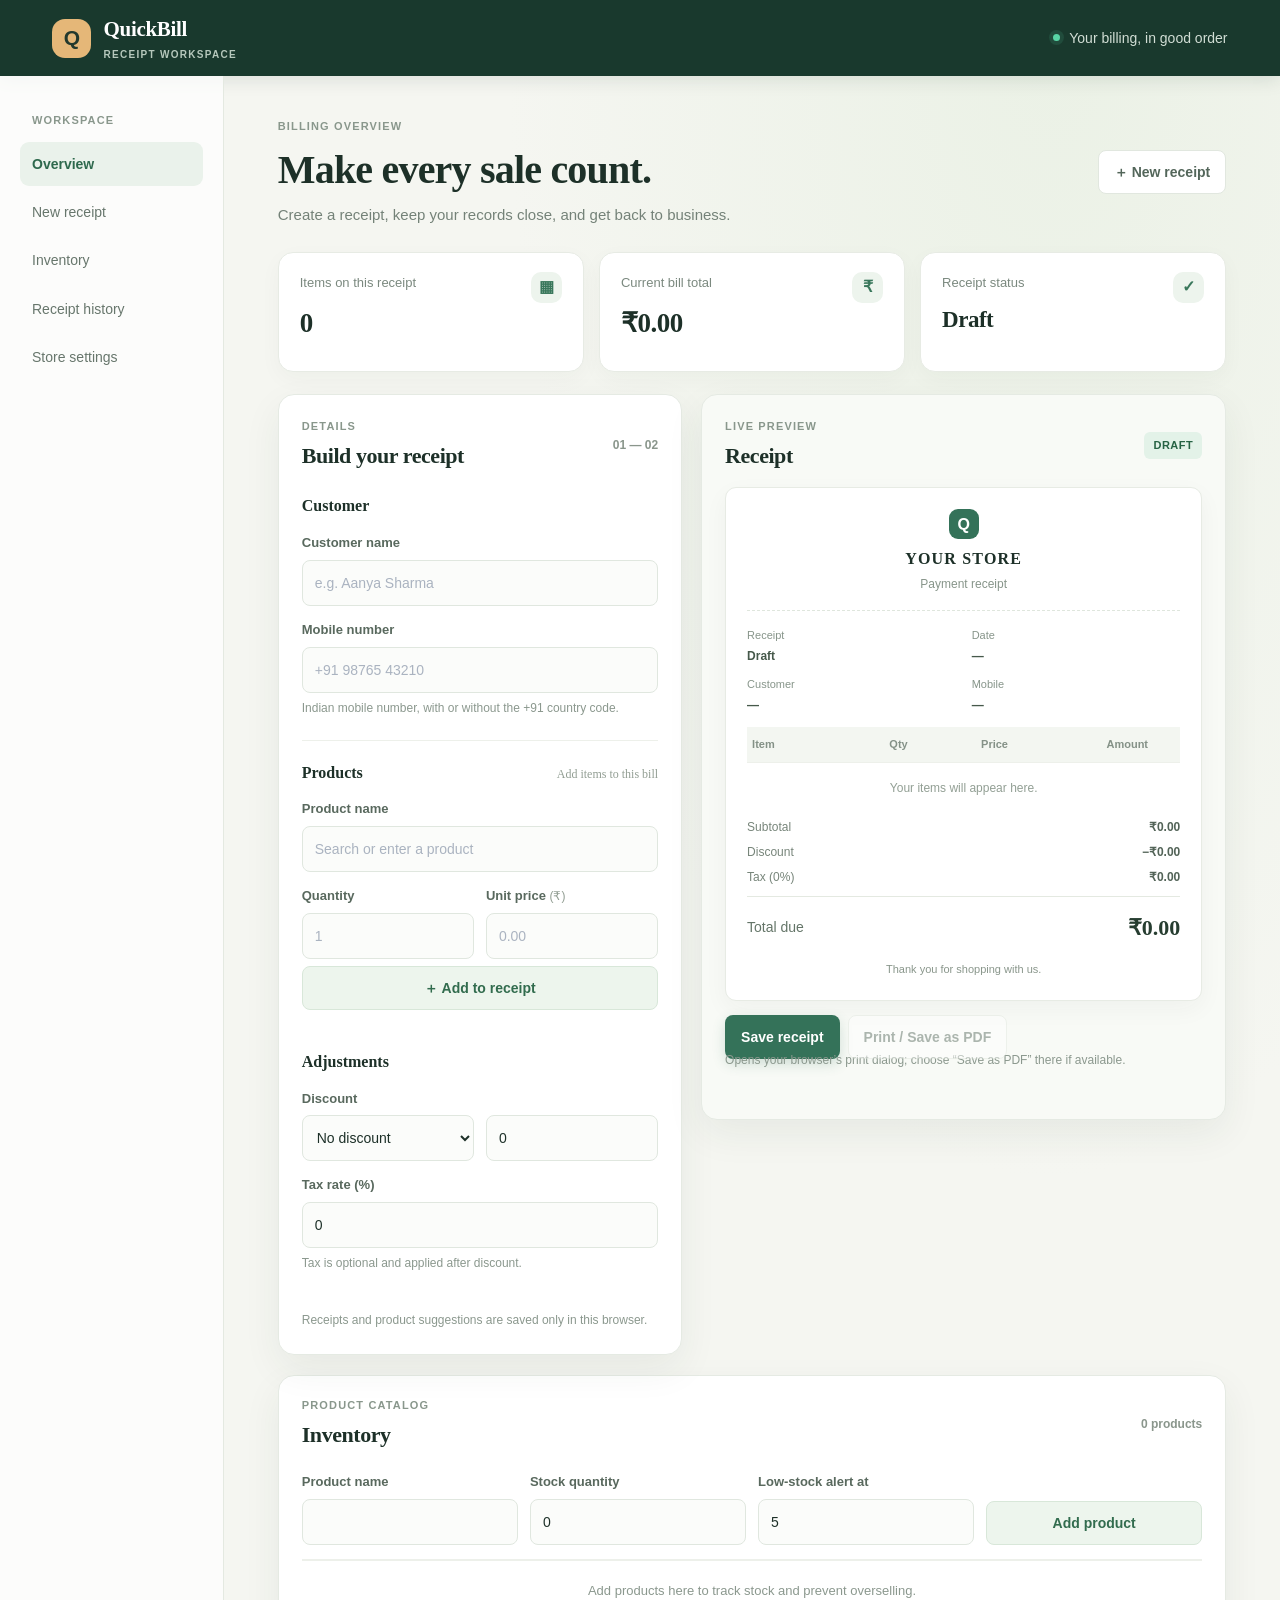
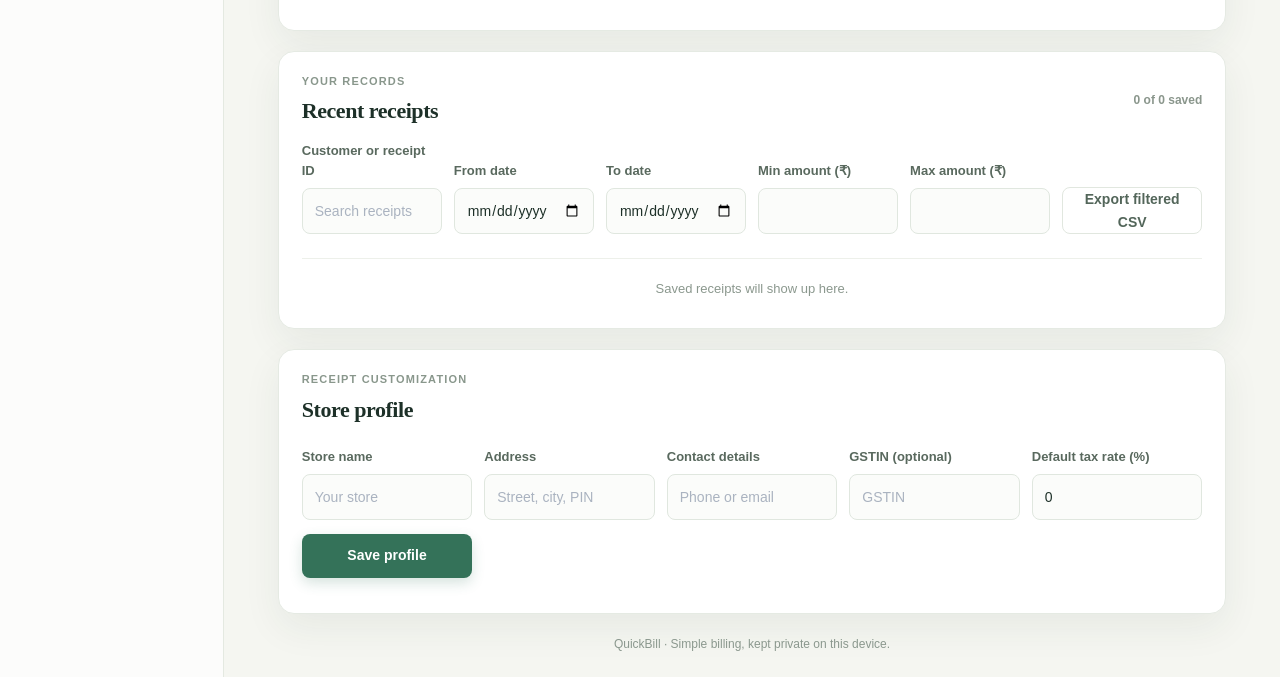
==== index.html @ 00d5a724 "Add QuickBill receipt generator" ====
<!DOCTYPE html>
<html lang="en">
<head>
    <meta charset="UTF-8">
    <meta name="viewport" content="width=device-width, initial-scale=1.0">
    <meta name="theme-color" content="#101b2e">
    <title>QuickBill — Receipt workspace</title>
    <link rel="stylesheet" href="style.css">
</head>
<body>
    <header class="topbar">
        <a class="brand" href="#dashboard" aria-label="QuickBill home">
            <span class="logo" aria-hidden="true">Q</span>
            <span><strong>QuickBill</strong><small>RECEIPT WORKSPACE</small></span>
        </a>
        <div class="topbar-note"><span class="online-dot"></span> Your billing, in good order</div>
    </header>

    <div class="dashboard" id="dashboard">
        <nav class="sidebar" aria-label="Main navigation">
            <p class="nav-label">WORKSPACE</p>
            <a class="active" href="#dashboard">Overview</a>
            <a href="#customer">New receipt</a>
            <a href="#inventory">Inventory</a>
            <a href="#history">Receipt history</a>
            <a href="#settings">Store settings</a>
        </nav>

        <main class="main-content">
            <section class="welcome" aria-labelledby="page-title">
                <div>
                    <p class="eyebrow">BILLING OVERVIEW</p>
                    <h1 id="page-title">Make every sale count.</h1>
                    <p class="welcome-copy">Create a receipt, keep your records close, and get back to business.</p>
                </div>
                <button id="newReceipt" class="button button-quiet" type="button">＋ New receipt</button>
            </section>

            <section class="stats" aria-label="Current receipt summary">
                <article class="stat-card">
                    <span class="stat-icon">▦</span><p>Items on this receipt</p>
                    <strong id="productCount">0</strong>
                </article>
                <article class="stat-card">
                    <span class="stat-icon">₹</span><p>Current bill total</p>
                    <strong id="dashboardTotal">₹0.00</strong>
                </article>
                <article class="stat-card">
                    <span class="stat-icon">✓</span><p>Receipt status</p>
                    <strong id="receiptStatus">Draft</strong>
                </article>
            </section>

            <div class="content-grid">
                <section class="panel editor-panel" id="customer" aria-labelledby="editor-title">
                    <div class="panel-heading">
                        <div><p class="eyebrow">DETAILS</p><h2 id="editor-title">Build your receipt</h2></div>
                        <span class="step-tag">01 — 02</span>
                    </div>

                    <div class="form-section">
                        <h3>Customer</h3>
                        <label for="customerName">Customer name</label>
                        <input type="text" id="customerName" name="customerName" autocomplete="name" maxlength="100" placeholder="e.g. Aanya Sharma">
                        <label for="phone">Mobile number</label>
                        <input type="tel" id="phone" name="phone" autocomplete="tel" inputmode="tel" maxlength="16" placeholder="+91 98765 43210" aria-describedby="phoneHint">
                        <small class="field-hint" id="phoneHint">Indian mobile number, with or without the +91 country code.</small>
                    </div>

                    <div class="form-section product-form">
                        <h3>Products <span class="subtle">Add items to this bill</span></h3>
                        <label for="productName">Product name</label>
                        <input type="text" id="productName" list="productCatalog" maxlength="100" placeholder="Search or enter a product">
                        <datalist id="productCatalog"></datalist>
                        <div class="input-row">
                            <div>
                                <label for="quantity">Quantity</label>
                                <input type="number" id="quantity" min="1" max="1000000" step="1" inputmode="numeric" placeholder="1">
                            </div>
                            <div>
                                <label for="price">Unit price <span class="subtle">(₹)</span></label>
                                <input type="number" id="price" min="0.01" step="0.01" inputmode="decimal" placeholder="0.00">
                            </div>
                        </div>
                        <button id="addItem" class="button button-secondary full-width" type="button">＋ Add to receipt</button>
                    </div>
                    <div class="form-section">
                        <h3>Adjustments</h3>
                        <label for="discountType">Discount</label>
                        <div class="input-row">
                            <select id="discountType" aria-label="Discount type">
                                <option value="none">No discount</option>
                                <option value="percent">Percentage (%)</option>
                                <option value="fixed">Fixed amount (₹)</option>
                            </select>
                            <input type="number" id="discountValue" min="0" step="0.01" value="0" aria-label="Discount value">
                        </div>
                        <label for="taxRate">Tax rate (%)</label>
                        <input type="number" id="taxRate" min="0" max="100" step="0.01" value="0" aria-describedby="taxHint">
                        <small class="field-hint" id="taxHint">Tax is optional and applied after discount.</small>
                    </div>
                    <p class="privacy-note">Receipts and product suggestions are saved only in this browser.</p>
                </section>

                <section class="panel preview-panel" id="receipt" aria-labelledby="preview-title">
                    <div class="panel-heading preview-title">
                        <div><p class="eyebrow">LIVE PREVIEW</p><h2 id="preview-title">Receipt</h2></div>
                        <span class="receipt-badge" id="receiptBadge">DRAFT</span>
                    </div>
                    <article class="receipt-paper" id="receiptPaper" aria-label="Receipt preview">
                        <div class="store-heading">
                            <span class="store-mark" aria-hidden="true">Q</span>
                            <h2 id="displayStoreName">YOUR STORE</h2>
                            <p id="displayStoreAddress"></p>
                            <p id="displayStoreContact"></p>
                            <p id="displayStoreGstin"></p>
                            <p>Payment receipt</p>
                        </div>
                        <div class="receipt-meta">
                            <p><span>Receipt</span><strong id="receiptNumber">Draft</strong></p>
                            <p><span>Date</span><strong id="receiptDate">—</strong></p>
                            <p><span>Customer</span><strong id="displayName">—</strong></p>
                            <p><span>Mobile</span><strong id="displayPhone">—</strong></p>
                        </div>
                        <div class="table-wrap">
                            <table>
                                <thead><tr><th scope="col">Item</th><th scope="col">Qty</th><th scope="col">Price</th><th scope="col">Amount</th><th class="screen-only" scope="col"><span class="visually-hidden">Actions</span></th></tr></thead>
                                <tbody id="receiptItems"></tbody>
                            </table>
                        </div>
                        <div class="empty-state" id="emptyItems">Your items will appear here.</div>
                        <div class="receipt-totals">
                            <p><span>Subtotal</span><strong id="subtotal">₹0.00</strong></p>
                            <p><span>Discount</span><strong id="discountAmount">−₹0.00</strong></p>
                            <p><span id="taxLabel">Tax (0%)</span><strong id="taxAmount">₹0.00</strong></p>
                            <div class="total-area"><span>Total due</span><strong id="grandTotal">₹0.00</strong></div>
                        </div>
                        <p class="thank-you">Thank you for shopping with us.</p>
                    </article>
                    <div class="receipt-actions">
                        <button id="generateReceipt" class="button button-primary" type="button">Save receipt</button>
                        <button id="printReceipt" class="button button-quiet" type="button" disabled>Print / Save as PDF</button>
                    </div>
                    <p class="field-hint">Opens your browser’s print dialog; choose “Save as PDF” there if available.</p>
                    <p class="feedback" id="feedback" role="status" aria-live="polite"></p>
                </section>
            </div>

            <section class="panel inventory-panel" id="inventory" aria-labelledby="inventory-title">
                <div class="panel-heading">
                    <div><p class="eyebrow">PRODUCT CATALOG</p><h2 id="inventory-title">Inventory</h2></div>
                    <span class="history-count" id="inventoryCount">0 products</span>
                </div>
                <form id="inventoryForm" class="inventory-form">
                    <div><label for="inventoryName">Product name</label><input id="inventoryName" maxlength="100" required></div>
                    <div><label for="inventoryStock">Stock quantity</label><input id="inventoryStock" type="number" min="0" max="1000000" step="1" value="0" required></div>
                    <div><label for="inventoryLowStock">Low-stock alert at</label><input id="inventoryLowStock" type="number" min="0" max="1000000" step="1" value="5" required></div>
                    <button class="button button-secondary" type="submit">Add product</button>
                </form>
                <div id="inventoryList" class="inventory-list"></div>
                <p id="inventoryEmpty" class="history-empty">Add products here to track stock and prevent overselling.</p>
            </section>

            <section class="panel history-panel" id="history" aria-labelledby="history-title">
                <div class="panel-heading">
                    <div><p class="eyebrow">YOUR RECORDS</p><h2 id="history-title">Recent receipts</h2></div>
                    <span class="history-count" id="historyCount">0 saved</span>
                </div>
                <div class="history-filters">
                    <div><label for="historySearch">Customer or receipt ID</label><input id="historySearch" type="search" placeholder="Search receipts"></div>
                    <div><label for="historyFrom">From date</label><input id="historyFrom" type="date"></div>
                    <div><label for="historyTo">To date</label><input id="historyTo" type="date"></div>
                    <div><label for="historyMin">Min amount (₹)</label><input id="historyMin" type="number" min="0" step="0.01"></div>
                    <div><label for="historyMax">Max amount (₹)</label><input id="historyMax" type="number" min="0" step="0.01"></div>
                    <button id="exportCsv" class="button button-quiet" type="button">Export filtered CSV</button>
                </div>
                <div class="history-list" id="receiptHistory"></div>
                <p class="history-empty" id="historyEmpty">Saved receipts will show up here.</p>
            </section>

            <section class="panel settings-panel" id="settings" aria-labelledby="settings-title">
                <div class="panel-heading">
                    <div><p class="eyebrow">RECEIPT CUSTOMIZATION</p><h2 id="settings-title">Store profile</h2></div>
                </div>
                <form id="settingsForm" class="settings-form">
                    <div><label for="storeName">Store name</label><input id="storeName" maxlength="100" placeholder="Your store"></div>
                    <div><label for="storeAddress">Address</label><input id="storeAddress" maxlength="200" placeholder="Street, city, PIN"></div>
                    <div><label for="storeContact">Contact details</label><input id="storeContact" maxlength="100" placeholder="Phone or email"></div>
                    <div><label for="storeGstin">GSTIN (optional)</label><input id="storeGstin" maxlength="15" placeholder="GSTIN"></div>
                    <div><label for="defaultTaxRate">Default tax rate (%)</label><input id="defaultTaxRate" type="number" min="0" max="100" step="0.01" value="0"></div>
                    <button class="button button-primary" type="submit">Save profile</button>
                </form>
            </section>

            <footer>QuickBill · Simple billing, kept private on this device.</footer>
        </main>
    </div>
    <script src="script.js"></script>
</body>
</html>
---- style.css ----
:root {
    color-scheme: light;
    --ink: #1d3028;
    --muted: #748278;
    --line: #e5eae4;
    --paper: #ffffff;
    --canvas: #f5f6f1;
    --blue: #347259;
    --blue-dark: #285a45;
    --mint: #e3f2e8;
    --green: #276344;
    --shadow: 0 14px 38px rgba(35, 57, 43, .065);
}

* { box-sizing: border-box; }

html { scroll-behavior: smooth; }

body {
    margin: 0;
    background: var(--canvas);
    color: var(--ink);
    font-family: 'DM Sans', 'Segoe UI', sans-serif;
    font-size: 14px;
    line-height: 1.5;
}

button, input, select { font: inherit; }
button { cursor: pointer; }

:focus-visible {
    outline: 3px solid rgba(65, 105, 225, .55);
    outline-offset: 3px;
}

.topbar {
    height: 76px;
    padding: 0 4.1%;
    background: #101b2e;
    color: #fff;
    display: flex;
    align-items: center;
    justify-content: space-between;
}

.brand {
    display: inline-flex;
    align-items: center;
    gap: 12px;
    color: inherit;
    text-decoration: none;
}

.logo, .store-mark {
    display: grid;
    place-items: center;
    width: 39px;
    height: 39px;
    border-radius: 12px;
    background: #7394ff;
    color: white;
    font-family: 'Manrope', sans-serif;
    font-size: 21px;
    font-weight: 800;
}

.brand strong, .brand small { display: block; }
.brand strong { font-family: 'Manrope', sans-serif; font-size: 17px; letter-spacing: -.3px; }
.brand small { color: #9cabc0; font-size: 9px; font-weight: 700; letter-spacing: 1.3px; }

.topbar-note { display: flex; align-items: center; gap: 9px; color: #c4cfdf; font-size: 12px; }
.online-dot { width: 7px; height: 7px; border-radius: 50%; background: #58d5a5; box-shadow: 0 0 0 4px rgba(88, 213, 165, .12); }

.dashboard { display: flex; min-height: calc(100vh - 76px); }

.sidebar {
    width: 224px;
    flex: 0 0 224px;
    padding: 36px 20px;
    background: #fff;
    border-right: 1px solid var(--line);
}

.nav-label, .eyebrow {
    margin: 0 0 9px;
    color: #95a1b3;
    font-size: 10px;
    font-weight: 700;
    letter-spacing: 1.15px;
}

.sidebar .nav-label { padding: 0 12px; margin-bottom: 12px; }
.sidebar a {
    display: block;
    margin: 4px 0;
    padding: 11px 12px;
    border-radius: 8px;
    color: #6b778b;
    font-size: 13px;
    font-weight: 500;
    text-decoration: none;
    transition: background .15s, color .15s;
}

.sidebar a:hover, .sidebar a.active { background: #eff3ff; color: #3659c5; }
.sidebar a.active { font-weight: 700; }

.main-content { width: min(1350px, 100%); min-width: 0; margin: 0 auto; padding: 38px 4.2% 20px; }
.welcome { display: flex; align-items: center; justify-content: space-between; gap: 20px; margin-bottom: 25px; }
h1, h2, h3, p { margin-top: 0; }
h1, h2, h3 { font-family: 'Manrope', 'Segoe UI', sans-serif; }
.welcome h1 { margin: 0; font-size: clamp(24px, 3vw, 32px); line-height: 1.25; letter-spacing: -1.1px; }
.welcome-copy { margin: 8px 0 0; color: var(--muted); font-size: 13px; }

.stats { display: grid; grid-template-columns: repeat(3, 1fr); gap: 15px; margin-bottom: 22px; }
.stat-card {
    position: relative;
    min-height: 111px;
    padding: 19px 21px 16px;
    background: var(--paper);
    border: 1px solid var(--line);
    border-radius: 11px;
    box-shadow: 0 4px 14px rgba(27, 46, 77, .025);
}

.stat-icon {
    float: right;
    display: grid;
    place-items: center;
    width: 31px;
    height: 31px;
    border-radius: 9px;
    background: #edf2ff;
    color: var(--blue);
    font-weight: 700;
}

.stat-card p { margin: 1px 0 9px; color: var(--muted); font-size: 12px; }
.stat-card strong { display: block; font-family: 'Manrope', sans-serif; font-size: 23px; letter-spacing: -.5px; }
#receiptStatus { font-size: 20px; }

.content-grid { display: grid; grid-template-columns: minmax(290px, .87fr) minmax(440px, 1.13fr); align-items: start; gap: 19px; }
.panel { background: var(--paper); border: 1px solid var(--line); border-radius: 12px; box-shadow: var(--shadow); }
.editor-panel, .preview-panel { padding: 23px; }
.panel-heading { display: flex; align-items: center; justify-content: space-between; gap: 12px; margin-bottom: 20px; }
.panel-heading .eyebrow { margin-bottom: 3px; }
.panel-heading h2 { margin: 0; font-size: 18px; letter-spacing: -.45px; }
.step-tag, .history-count { color: #9aa5b5; font-size: 11px; font-weight: 600; }

.form-section { padding: 0 0 20px; border-bottom: 1px solid #edf0f4; }
.form-section + .form-section { padding-top: 19px; border: 0; }
.form-section h3 { display: flex; align-items: baseline; justify-content: space-between; margin: 0 0 14px; font-size: 13px; }
.subtle { color: #a0a9b7; font-size: 10px; font-weight: 500; }
label { display: block; margin: 0 0 6px; color: #526078; font-size: 11px; font-weight: 700; }
input {
    width: 100%;
    height: 42px;
    margin: 0 0 14px;
    padding: 0 12px;
    border: 1px solid #e1e6ed;
    border-radius: 7px;
    background: #fbfcfe;
    color: var(--ink);
    font-size: 12px;
    transition: border-color .15s, box-shadow .15s, background .15s;
}
select {
    width: 100%;
    height: 42px;
    margin: 0 0 14px;
    padding: 0 10px;
    border: 1px solid #e1e6ed;
    border-radius: 7px;
    background: #fbfcfe;
    color: var(--ink);
    font-size: 12px;
}

input::placeholder { color: #aab3c0; }
input:focus { border-color: #87a0f4; background: #fff; box-shadow: 0 0 0 3px rgba(65, 105, 225, .09); outline: none; }
.field-hint { display: block; margin: -8px 0 2px; color: #929eaf; font-size: 10px; }
.input-row { display: grid; grid-template-columns: 1fr 1fr; gap: 12px; }
.input-row input { margin-bottom: 7px; }
.privacy-note { margin: 16px 0 0; color: #9aa5b5; font-size: 10px; }

.button { min-height: 39px; padding: 0 15px; border: 1px solid transparent; border-radius: 7px; font-size: 12px; font-weight: 700; transition: background .15s, transform .15s, border-color .15s; }
.button:hover:not(:disabled) { transform: translateY(-1px); }
.button:disabled { cursor: not-allowed; opacity: .46; }
.button-primary { background: var(--blue); color: #fff; box-shadow: 0 4px 10px rgba(65, 105, 225, .2); }
.button-primary:hover:not(:disabled) { background: var(--blue-dark); }
.button-secondary { border-color: #dbe3ff; background: #f1f4ff; color: #395dc8; }
.button-secondary:hover { background: #e6ecff; }
.button-quiet { border-color: #e1e6ed; background: #fff; color: #59677d; }
.button-quiet:hover:not(:disabled) { background: #f7f9fc; }
.full-width { width: 100%; }

.preview-panel { background: #fdfdfe; }
.preview-title { margin-bottom: 14px; }
.receipt-badge { padding: 5px 9px; border-radius: 5px; background: var(--mint); color: var(--green); font-size: 9px; font-weight: 800; letter-spacing: .5px; }
.receipt-paper { padding: 21px; border: 1px solid #e9edf2; border-radius: 9px; background: #fff; box-shadow: 0 5px 20px rgba(29, 47, 76, .035); }
.store-heading { padding-bottom: 16px; border-bottom: 1px dashed #dce2e9; text-align: center; }
.store-mark { width: 30px; height: 30px; margin: 0 auto 7px; border-radius: 9px; font-size: 16px; }
.store-heading h2 { margin: 0; font-size: 13px; letter-spacing: 1.2px; }
.store-heading p { margin: 3px 0 0; color: #97a1b0; font-size: 10px; }
.receipt-meta { display: grid; grid-template-columns: 1fr 1fr; gap: 10px 16px; padding: 16px 0 12px; }
.receipt-meta p { min-width: 0; margin: 0; }
.receipt-meta p span, .receipt-meta strong { display: block; }
.receipt-meta p span { margin-bottom: 2px; color: #98a2b0; font-size: 9px; }
.receipt-meta strong { overflow-wrap: anywhere; color: #47546b; font-size: 10px; font-weight: 600; }
.table-wrap { width: 100%; overflow-x: auto; }
table { width: 100%; border-collapse: collapse; }
thead { background: #f6f8fb; }
th, td { padding: 9px 5px; border-bottom: 1px solid #edf0f4; text-align: right; font-size: 10px; }
th { color: #8793a5; font-size: 9px; font-weight: 700; }
th:first-child, td:first-child { text-align: left; }
td { color: #536078; }
td:first-child { min-width: 76px; color: #28374e; font-weight: 600; }
.empty-state { padding: 16px 5px 7px; color: #a1aab8; text-align: center; font-size: 10px; }
.empty-state[hidden], .history-empty[hidden] { display: none; }
.total-area { display: flex; justify-content: space-between; align-items: center; margin-top: 12px; padding-top: 13px; border-top: 1px solid #e6eaf0; color: #637087; font-size: 11px; }
.total-area strong { color: #202f47; font-family: 'Manrope', sans-serif; font-size: 19px; }
.receipt-totals { margin-top: 12px; }
.receipt-totals > p { display: flex; justify-content: space-between; gap: 12px; margin: 6px 0; color: #78869b; font-size: 10px; }
.receipt-totals > p strong { color: #536078; font-weight: 600; }
.receipt-totals .total-area { margin-top: 9px; }
.thank-you { margin: 16px 0 0; color: #a2aab6; text-align: center; font-size: 9px; }
.receipt-actions { display: flex; gap: 8px; margin-top: 14px; }
.feedback { min-height: 17px; margin: 9px 0 0; color: #36795f; font-size: 11px; }
.feedback.error { color: #b44545; }

.history-panel { margin-top: 20px; padding: 21px 23px; }
.history-panel .panel-heading { margin-bottom: 12px; }
.history-row { display: grid; grid-template-columns: minmax(150px, 1fr) 120px auto; align-items: center; gap: 15px; padding: 12px 0; border-top: 1px solid #edf0f4; }
.history-summary strong, .history-summary span { display: block; }
.history-summary strong { overflow-wrap: anywhere; font-size: 12px; }
.history-summary span { margin-top: 2px; color: #98a2b0; font-size: 10px; }
.history-amount { color: #293950; font-size: 12px; text-align: right; }
.history-actions { display: flex; justify-content: flex-end; gap: 10px; }
.text-button { padding: 5px 0; border: 0; background: transparent; color: #4968c8; font-size: 10px; font-weight: 700; }
.text-button:hover { text-decoration: underline; }
.delete-button { color: #b46565; }
.history-empty { margin: 0; padding: 20px 0 7px; border-top: 1px solid #edf0f4; color: #9aa5b5; text-align: center; font-size: 11px; }
.inventory-panel, .settings-panel { margin-top: 20px; padding: 21px 23px; }
.inventory-form, .settings-form, .history-filters {
    display: grid;
    grid-template-columns: repeat(auto-fit, minmax(150px, 1fr));
    align-items: end;
    gap: 0 12px;
}
.inventory-form .button, .settings-form .button, .history-filters .button { margin-bottom: 14px; }
.inventory-list { border-top: 1px solid #edf0f4; }
.inventory-row {
    display: grid;
    grid-template-columns: minmax(120px, 1fr) minmax(130px, .7fr) minmax(220px, auto);
    align-items: center;
    gap: 12px;
    padding: 10px 0;
    border-bottom: 1px solid #edf0f4;
}
.inventory-row strong { overflow-wrap: anywhere; font-size: 12px; }
.inventory-row > span { color: #78869b; font-size: 11px; }
.inventory-row.low-stock > span { color: #a34a3c; font-weight: 700; }
.inventory-actions { display: flex; align-items: center; justify-content: flex-end; gap: 7px; }
.inventory-actions input { width: 78px; height: 34px; margin: 0; padding: 0 7px; }
.history-filters { grid-template-columns: repeat(auto-fit, minmax(140px, 1fr)); margin: 0 0 10px; }
.history-filters input { margin-bottom: 14px; }
footer { padding: 21px 0 3px; color: #a0a9b7; text-align: center; font-size: 10px; }
.visually-hidden { position: absolute; width: 1px; height: 1px; padding: 0; margin: -1px; overflow: hidden; clip: rect(0, 0, 0, 0); white-space: nowrap; border: 0; }

@media (max-width: 1050px) {
    .sidebar { width: 190px; flex-basis: 190px; }
    .main-content { padding-right: 24px; padding-left: 24px; }
    .content-grid { grid-template-columns: minmax(260px, .85fr) minmax(390px, 1.15fr); gap: 13px; }
    .editor-panel, .preview-panel { padding: 18px; }
}

@media (max-width: 820px) {
    .dashboard { display: block; }
    .sidebar { display: flex; align-items: center; gap: 5px; width: 100%; padding: 9px 18px; border-right: 0; border-bottom: 1px solid var(--line); }
    .sidebar .nav-label { display: none; }
    .sidebar a { margin: 0; padding: 9px 11px; white-space: nowrap; font-size: 12px; }
    .main-content { padding: 27px 22px 18px; }
    .content-grid { grid-template-columns: 1fr; gap: 16px; }
    .editor-panel, .preview-panel { padding: 22px; }
}

@media (max-width: 560px) {
    .topbar { height: 66px; padding: 0 17px; }
    .topbar-note { font-size: 0; }
    .topbar-note .online-dot { width: 8px; height: 8px; }
    .dashboard { min-height: calc(100vh - 66px); }
    .sidebar { overflow-x: auto; padding: 7px 12px; }
    .inventory-row { grid-template-columns: 1fr; gap: 6px; }
    .inventory-actions { justify-content: flex-start; }
    .main-content { padding: 24px 14px 14px; }
    .welcome { align-items: flex-start; }
    .welcome h1 { font-size: 24px; }
    .welcome-copy { max-width: 280px; font-size: 12px; }
    .welcome > .button { flex: 0 0 auto; padding: 0 10px; font-size: 10px; }
    .stats { gap: 8px; }
    .stat-card { min-height: 92px; padding: 13px 10px; }
    .stat-card p { min-height: 29px; font-size: 10px; }
    .stat-card strong { font-size: 18px; }
    #receiptStatus { font-size: 17px; }
    .stat-icon { width: 25px; height: 25px; font-size: 12px; }
    .editor-panel, .preview-panel { padding: 17px 14px; }
    .receipt-paper { padding: 16px 11px; }
    th, td { padding-right: 3px; padding-left: 3px; font-size: 9px; }
    .history-panel { padding: 17px 14px; }
    .inventory-panel, .settings-panel { padding: 17px 14px; }
    .history-row { grid-template-columns: minmax(100px, 1fr) auto; gap: 7px 10px; }
    .history-amount { grid-column: 1; grid-row: 2; text-align: left; }
    .history-actions { grid-column: 2; grid-row: 1 / span 2; }
}

    body {
        background:
            radial-gradient(ellipse at 82% 0%, rgba(226, 237, 220, .55), transparent 34rem),
            var(--canvas);
        color: var(--ink);
        font-family: 'Segoe UI', sans-serif;
        font-size: 16px;
        line-height: 1.6;
    }

    h1, h2, h3 { font-family: Georgia, 'Times New Roman', serif; }

    .topbar {
        background: #19392d;
        box-shadow: 0 3px 18px rgba(20, 45, 33, .12);
    }

    .logo {
        border-radius: 13px;
        background: #e5b778;
        color: #23392d;
    }

    .brand strong { font-family: Georgia, 'Times New Roman', serif; font-size: 19px; }
    .brand small { color: #b6c8bc; }
    .topbar-note { color: #d2ded5; }

    .dashboard { min-height: calc(100vh - 76px); }

    .sidebar {
        background: rgba(255, 255, 255, .72);
        border-right-color: #e4e9e1;
    }

    .nav-label, .eyebrow { color: #89978c; }
    .sidebar a { border-radius: 9px; color: #67766c; }
    .sidebar a:hover, .sidebar a.active {
        background: #eaf2eb;
        color: #2e694d;
    }

    .main-content { padding-top: 42px; }
    .welcome h1 { font-weight: 700; letter-spacing: -.8px; }
    .welcome-copy { color: var(--muted); }

    .stat-card {
        border-color: #e7ebe4;
        border-radius: 15px;
        box-shadow: 0 7px 22px rgba(34, 54, 41, .035);
    }

    .stat-icon {
        border-radius: 10px;
        background: #edf4ed;
        color: #39775b;
    }

    .stat-card p { color: #7b897f; }
    .stat-card strong { font-family: Georgia, 'Times New Roman', serif; }

    .panel {
        border-color: #e5eae3;
        border-radius: 16px;
        box-shadow: var(--shadow);
    }

    .panel-heading h2 { font-weight: 700; }
    .step-tag, .history-count { color: #8a968c; }
    .form-section { border-bottom-color: #edf0ea; }
    .subtle { color: #929e93; }
    label { color: #59695e; }

    input, select {
        border-color: #e0e7df;
        border-radius: 8px;
        background: #fbfcfa;
    }

    input:focus {
        border-color: #79a58a;
        background: #fff;
        box-shadow: 0 0 0 3px rgba(52, 114, 89, .11);
    }

    :focus-visible {
        outline-color: rgba(52, 114, 89, .55);
    }

    .field-hint, .privacy-note { color: #8b988e; }

    .button {
        min-height: 41px;
        border-radius: 8px;
        transition: background .18s, transform .18s, border-color .18s, box-shadow .18s;
    }

    .button-primary {
        background: #347259;
        box-shadow: 0 5px 13px rgba(52, 114, 89, .2);
    }

    .button-primary:hover:not(:disabled) {
        background: #285a45;
        box-shadow: 0 7px 17px rgba(40, 90, 69, .23);
    }

    .button-secondary {
        border-color: #d8e7d9;
        background: #edf5ed;
        color: #326c4e;
    }

    .button-secondary:hover { background: #e3efe3; }
    .button-quiet { border-color: #e1e7df; color: #53665a; }
    .button-quiet:hover:not(:disabled) { background: #f6f8f4; }

    .preview-panel { background: #f8faf6; }
    .receipt-badge { border-radius: 6px; }
    .receipt-paper {
        border-color: #e7ebe4;
        border-radius: 11px;
        box-shadow: 0 8px 24px rgba(35, 57, 43, .045);
    }

    .store-mark {
        background: #347259;
        color: #fff;
    }

    .store-heading { border-bottom-color: #dfe6dd; }
    .store-heading p { color: #87958a; }
    .receipt-meta p span { color: #87958a; }
    .receipt-meta strong { color: #46594b; }
    thead { background: #f3f6f1; }
    th, td { border-bottom-color: #edf0ea; }
    th { color: #849187; }
    td { color: #56685b; }
    td:first-child { color: #2b4033; }
    .empty-state { color: #929f94; }
    .total-area { border-top-color: #e4e9e1; color: #647568; }
    .total-area strong { color: #263d30; font-family: Georgia, 'Times New Roman', serif; }
    .receipt-totals > p { color: #77857a; }
    .receipt-totals > p strong { color: #526357; }
    .thank-you { color: #89968b; }
    .feedback { color: #367453; }
    .feedback.error { color: #a7473f; }

    .history-row, .inventory-row { border-color: #edf0ea; }
    .history-summary span { color: #8b988e; }
    .history-amount { color: #334b3b; }
    .text-button { color: #347259; }
    .delete-button { color: #a45b54; }
    .history-empty { border-top-color: #edf0ea; color: #8b988e; }
    .inventory-list { border-top-color: #edf0ea; }
    .inventory-row > span { color: #758479; }
    .inventory-row.low-stock > span { color: #a34a3c; }
    .inventory-actions input { border-radius: 7px; }
    footer { color: #8b988e; }

    .brand strong { font-size: 21px; }
    .brand small { font-size: 10px; }
    .topbar-note { font-size: 14px; }
    .nav-label, .eyebrow { font-size: 11px; }
    .sidebar a { font-size: 14px; }
    .welcome h1 { font-size: clamp(30px, 3.2vw, 40px); }
    .welcome-copy { font-size: 15px; }
    .stat-card { min-height: 120px; }
    .stat-card p { font-size: 13px; }
    .stat-card strong { font-size: 27px; }
    #receiptStatus { font-size: 23px; }
    .panel-heading h2 { font-size: 22px; }
    .step-tag, .history-count { font-size: 12px; }
    .form-section h3 { font-size: 16px; }
    .subtle { font-size: 12px; }
    label { font-size: 13px; }
    input, select { height: 46px; font-size: 14px; }
    .field-hint, .privacy-note { font-size: 12px; }
    .button { min-height: 44px; font-size: 14px; }
    .receipt-badge { font-size: 11px; }
    .store-heading h2 { font-size: 16px; }
    .store-heading p { font-size: 12px; }
    .receipt-meta p span { font-size: 11px; }
    .receipt-meta strong { font-size: 12px; }
    th { font-size: 11px; }
    td { font-size: 12px; }
    .empty-state { font-size: 12px; }
    .receipt-totals > p { font-size: 12px; }
    .total-area { font-size: 14px; }
    .total-area strong { font-size: 22px; }
    .thank-you { font-size: 11px; }
    .feedback { font-size: 13px; }
    .history-summary strong, .inventory-row strong { font-size: 14px; }
    .history-summary span { font-size: 12px; }
    .history-amount { font-size: 14px; }
    .text-button { font-size: 12px; }
    .history-empty { font-size: 13px; }
    .inventory-row > span { font-size: 13px; }
    .inventory-actions input { font-size: 13px; }
    .history-filters input { font-size: 14px; }
    footer { font-size: 12px; }

    @media (max-width: 560px) {
        .topbar-note { font-size: 0; }
        .brand strong { font-size: 19px; }
        .welcome h1 { font-size: 28px; }
        .welcome-copy { font-size: 13px; }
        .stat-card { min-height: 104px; }
        .stat-card p { font-size: 11px; }
        .stat-card strong { font-size: 21px; }
        #receiptStatus { font-size: 18px; }
        .panel-heading h2 { font-size: 20px; }
        .welcome > .button { font-size: 12px; }
        .receipt-actions .button { font-size: 12px; }
    }

    @media (max-width: 820px) {
        .sidebar { background: rgba(255, 255, 255, .9); }
    }

@media print {
    @page { size: A4; margin: 14mm; }
    html, body { min-height: 0; background: #fff !important; }
    body * { visibility: hidden !important; }
    #receiptPaper, #receiptPaper * { visibility: visible !important; }
    #receiptPaper {
        position: absolute;
        top: 0;
        left: 0;
        width: 100%;
        padding: 0;
        border: 0;
        box-shadow: none;
    }
    .screen-only { display: none !important; }
    .receipt-paper { color: #111; }
    .store-heading, .receipt-meta, table, .total-area, .thank-you { break-inside: avoid; }
    .receipt-totals { break-inside: avoid; }
}

@media print {
    .receipt-paper { font-size: 14px; }
    .store-heading h2 { font-size: 20px; }
    .store-heading p { font-size: 13px; }
    .receipt-meta p span { font-size: 12px; }
    .receipt-meta strong { font-size: 13px; }
    th { font-size: 12px; }
    td { font-size: 13px; }
    .empty-state, .receipt-totals > p { font-size: 13px; }
    .total-area { font-size: 15px; }
    .total-area strong { font-size: 24px; }
    .thank-you { font-size: 12px; }
}
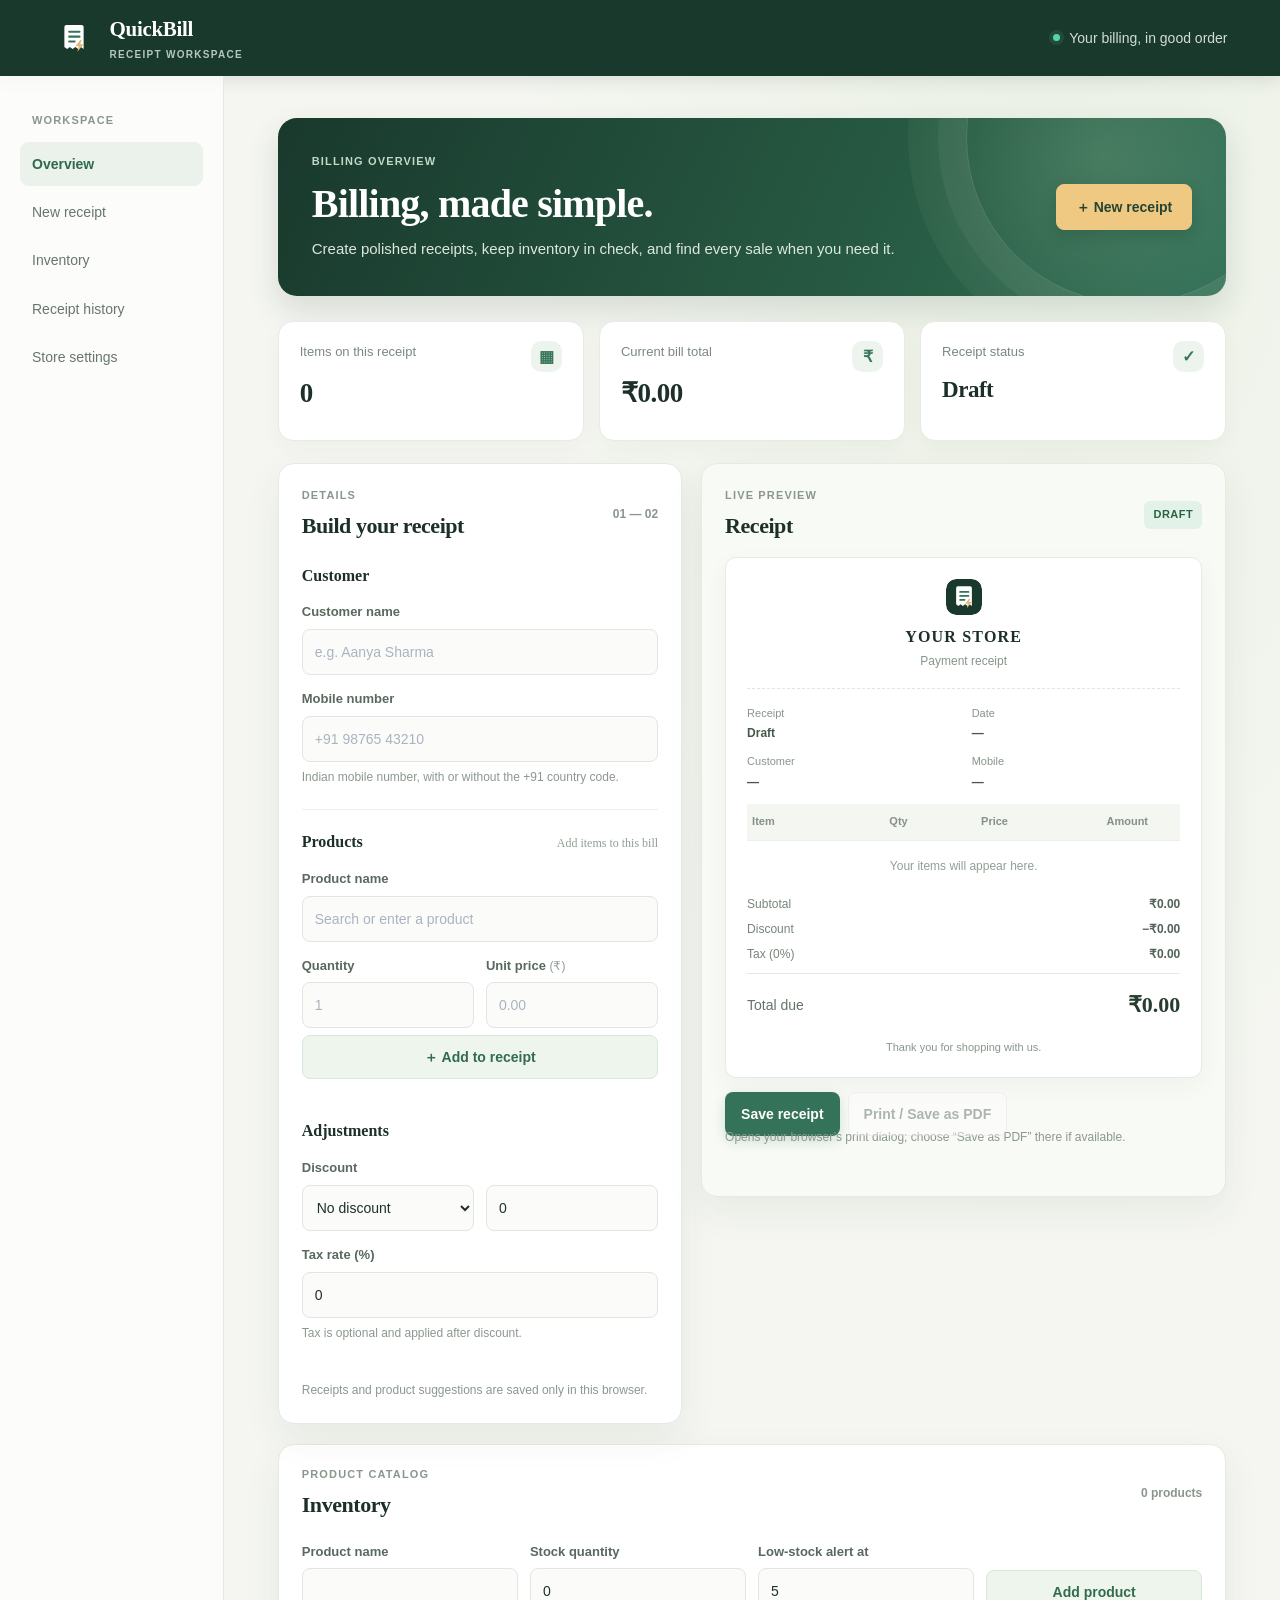
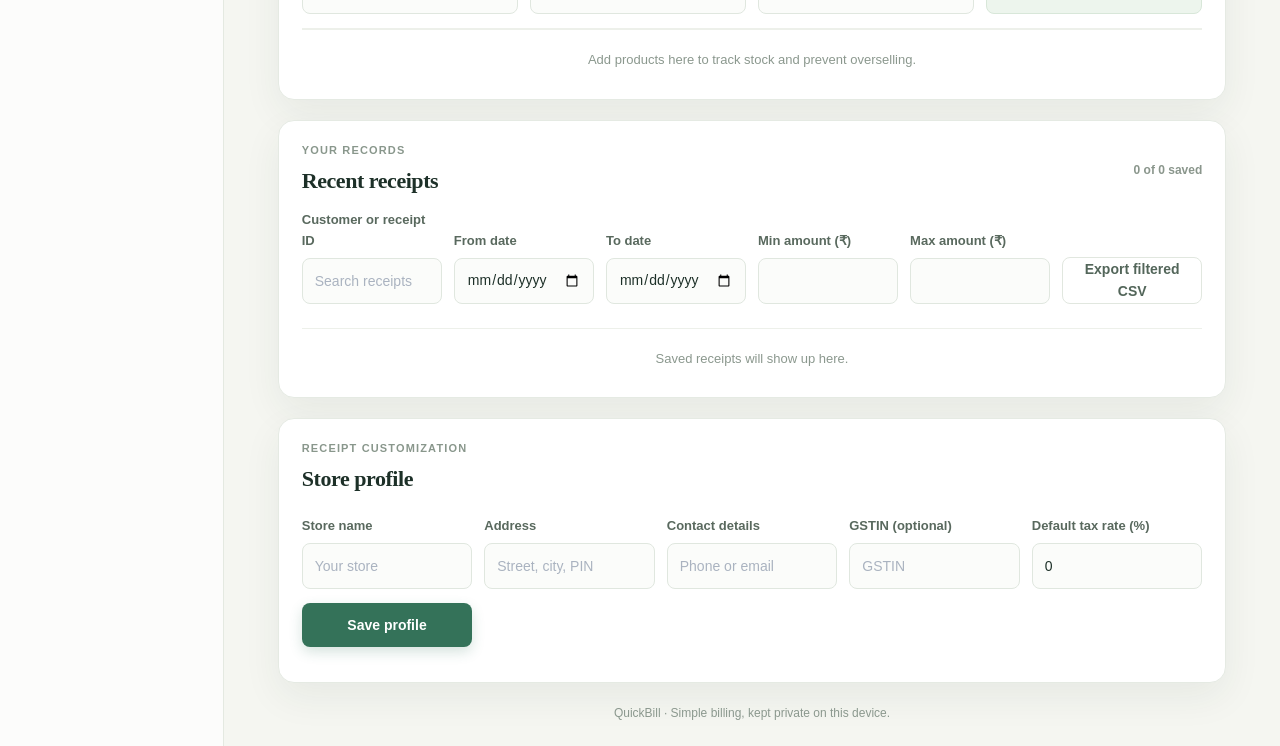
==== commit a59ec208: "Add QuickBill logo and homepage design" ====
--- a/index.html
+++ b/index.html
@@ -5,12 +5,13 @@
     <meta name="viewport" content="width=device-width, initial-scale=1.0">
     <meta name="theme-color" content="#101b2e">
     <title>QuickBill — Receipt workspace</title>
+    <link rel="icon" type="image/svg+xml" href="logo.svg">
     <link rel="stylesheet" href="style.css">
 </head>
 <body>
     <header class="topbar">
         <a class="brand" href="#dashboard" aria-label="QuickBill home">
-            <span class="logo" aria-hidden="true">Q</span>
+            <img class="logo" src="logo.svg" alt="" aria-hidden="true">
             <span><strong>QuickBill</strong><small>RECEIPT WORKSPACE</small></span>
         </a>
         <div class="topbar-note"><span class="online-dot"></span> Your billing, in good order</div>
@@ -30,8 +31,8 @@
             <section class="welcome" aria-labelledby="page-title">
                 <div>
                     <p class="eyebrow">BILLING OVERVIEW</p>
-                    <h1 id="page-title">Make every sale count.</h1>
-                    <p class="welcome-copy">Create a receipt, keep your records close, and get back to business.</p>
+                    <h1 id="page-title">Billing, made simple.</h1>
+                    <p class="welcome-copy">Create polished receipts, keep inventory in check, and find every sale when you need it.</p>
                 </div>
                 <button id="newReceipt" class="button button-quiet" type="button">＋ New receipt</button>
             </section>
@@ -109,7 +110,7 @@
                     </div>
                     <article class="receipt-paper" id="receiptPaper" aria-label="Receipt preview">
                         <div class="store-heading">
-                            <span class="store-mark" aria-hidden="true">Q</span>
+                            <img class="store-mark" src="logo.svg" alt="" aria-hidden="true">
                             <h2 id="displayStoreName">YOUR STORE</h2>
                             <p id="displayStoreAddress"></p>
                             <p id="displayStoreContact"></p>
--- a/style.css
+++ b/style.css
@@ -514,11 +514,79 @@
     .history-filters input { font-size: 14px; }
     footer { font-size: 12px; }
 
+    .brand { gap: 13px; }
+    .logo {
+        display: block;
+        width: 44px;
+        height: 44px;
+        border-radius: 13px;
+        background: transparent;
+        object-fit: contain;
+    }
+
+    .store-mark {
+        display: block;
+        width: 36px;
+        height: 36px;
+        margin: 0 auto 9px;
+        border-radius: 10px;
+        background: transparent;
+        object-fit: contain;
+    }
+
+    .welcome {
+        position: relative;
+        isolation: isolate;
+        overflow: hidden;
+        min-height: 178px;
+        padding: 30px 34px;
+        border-radius: 19px;
+        background:
+            radial-gradient(circle at 87% 20%, rgba(180, 213, 177, .2), transparent 12rem),
+            linear-gradient(115deg, #19392d 0%, #285c44 67%, #347259 100%);
+        box-shadow: 0 14px 32px rgba(27, 62, 43, .14);
+    }
+
+    .welcome::after {
+        position: absolute;
+        z-index: -1;
+        top: -146px;
+        right: -72px;
+        width: 330px;
+        height: 330px;
+        border: 1px solid rgba(235, 244, 229, .17);
+        border-radius: 50%;
+        box-shadow: 0 0 0 28px rgba(235, 244, 229, .045), 0 0 0 58px rgba(235, 244, 229, .035);
+        content: "";
+    }
+
+    .welcome > div { position: relative; z-index: 1; }
+    .welcome .eyebrow { color: #c3d9c6; }
+    .welcome h1 { color: #fff; }
+    .welcome-copy { max-width: 590px; color: #dce8dd; }
+    .welcome > .button {
+        position: relative;
+        z-index: 1;
+        min-height: 46px;
+        padding: 0 19px;
+        border-color: #efc982;
+        background: #efc982;
+        color: #244332;
+        box-shadow: 0 6px 15px rgba(15, 41, 28, .18);
+    }
+
+    .welcome > .button:hover:not(:disabled) {
+        border-color: #f5d89e;
+        background: #f5d89e;
+    }
+
     @media (max-width: 560px) {
         .topbar-note { font-size: 0; }
         .brand strong { font-size: 19px; }
         .welcome h1 { font-size: 28px; }
         .welcome-copy { font-size: 13px; }
+        .welcome { min-height: 0; padding: 22px 19px; border-radius: 15px; }
+        .welcome::after { right: -190px; }
         .stat-card { min-height: 104px; }
         .stat-card p { font-size: 11px; }
         .stat-card strong { font-size: 21px; }
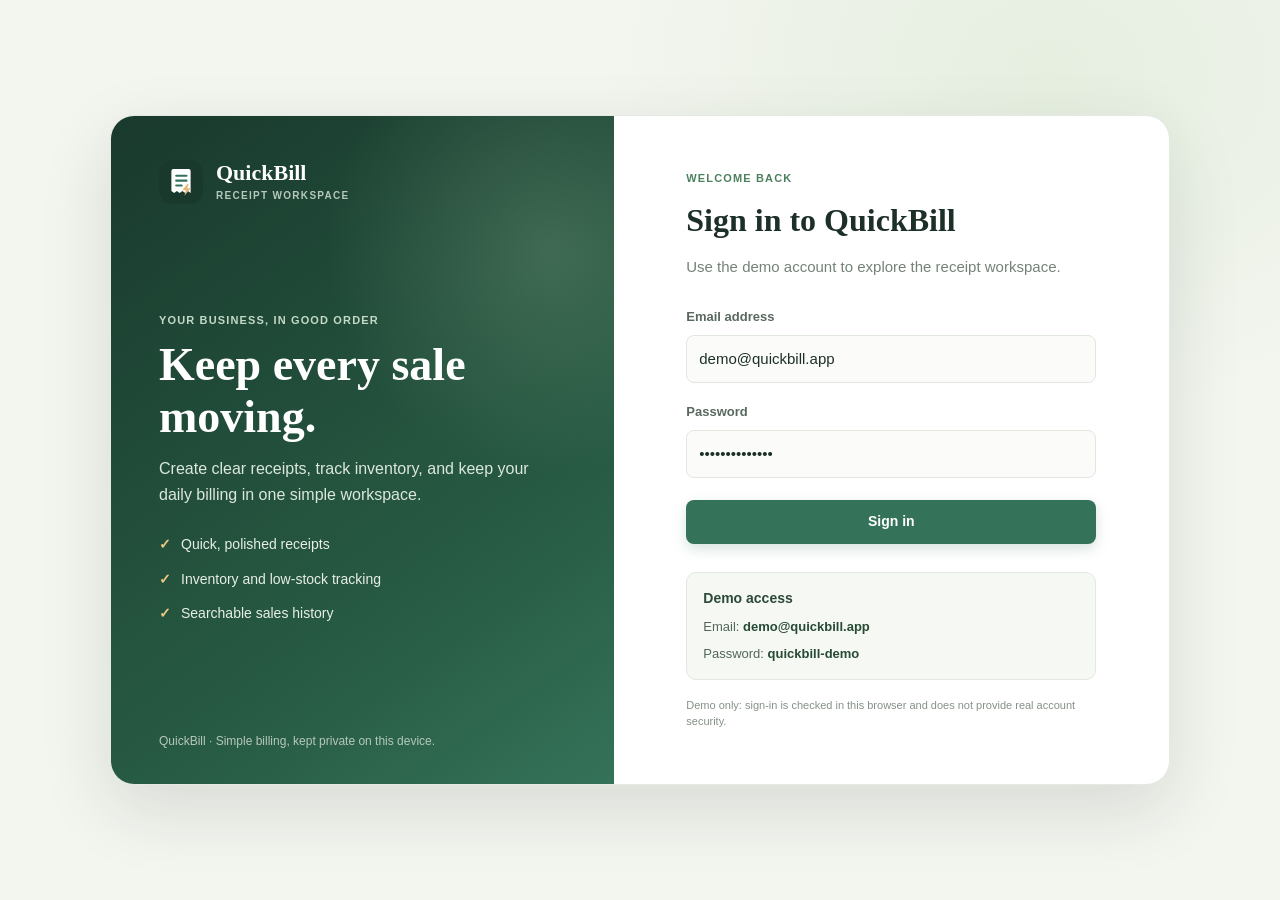
==== commit 91d7e635: "Add QuickBill demo login page" ====
--- a/index.html
+++ b/index.html
@@ -14,7 +14,10 @@
             <img class="logo" src="logo.svg" alt="" aria-hidden="true">
             <span><strong>QuickBill</strong><small>RECEIPT WORKSPACE</small></span>
         </a>
-        <div class="topbar-note"><span class="online-dot"></span> Your billing, in good order</div>
+        <div class="topbar-actions">
+            <div class="topbar-note"><span class="online-dot"></span> Your billing, in good order</div>
+            <button id="signOut" class="button button-quiet topbar-signout" type="button">Sign out</button>
+        </div>
     </header>
 
     <div class="dashboard" id="dashboard">
--- a/style.css
+++ b/style.css
@@ -633,3 +633,131 @@
     .total-area strong { font-size: 24px; }
     .thank-you { font-size: 12px; }
 }
+
+.topbar-actions {
+    display: flex;
+    align-items: center;
+    gap: 18px;
+}
+
+.topbar-signout {
+    min-height: 36px;
+    padding: 0 13px;
+    border-color: rgba(255, 255, 255, .25);
+    background: rgba(255, 255, 255, .08);
+    color: #fff;
+    font-size: 12px;
+    box-shadow: none;
+}
+
+.topbar-signout:hover:not(:disabled) {
+    border-color: rgba(255, 255, 255, .4);
+    background: rgba(255, 255, 255, .16);
+}
+
+.login-page {
+    display: grid;
+    min-height: 100vh;
+    padding: 26px;
+    place-items: center;
+    background:
+        radial-gradient(ellipse at 82% 8%, rgba(226, 237, 220, .8), transparent 28rem),
+        #f3f5ef;
+}
+
+.login-shell {
+    display: grid;
+    grid-template-columns: minmax(0, .95fr) minmax(390px, 1.05fr);
+    width: min(1060px, 100%);
+    min-height: 650px;
+    overflow: hidden;
+    border: 1px solid #e4e9e1;
+    border-radius: 24px;
+    background: #fff;
+    box-shadow: 0 24px 70px rgba(30, 55, 39, .13);
+}
+
+.login-panel {
+    display: flex;
+    flex-direction: column;
+    justify-content: space-between;
+    padding: 44px 48px 32px;
+    background:
+        radial-gradient(circle at 87% 20%, rgba(180, 213, 177, .2), transparent 14rem),
+        linear-gradient(145deg, #19392d, #285c44 70%, #347259);
+    color: #fff;
+}
+
+.login-brand {
+    display: flex;
+    align-items: center;
+    gap: 13px;
+}
+
+.login-brand strong, .login-brand small { display: block; }
+.login-brand strong { font: 700 22px Georgia, 'Times New Roman', serif; }
+.login-brand small { margin-top: 2px; color: #b6c8bc; font-size: 10px; font-weight: 700; letter-spacing: 1.3px; }
+.login-pitch { max-width: 390px; margin: 56px 0; }
+.login-pitch .eyebrow { color: #c3d9c6; }
+.login-pitch h1 { margin: 0 0 14px; color: #fff; font-size: clamp(36px, 4vw, 46px); line-height: 1.12; }
+.login-pitch > p:not(.eyebrow) { color: #dce8dd; font-size: 16px; }
+.login-benefits { display: grid; gap: 12px; margin: 26px 0 0; padding: 0; list-style: none; }
+.login-benefits li { color: #e7efe7; font-size: 14px; }
+.login-benefits li::before { margin-right: 10px; color: #efc982; content: "✓"; font-weight: 800; }
+.login-copyright { margin: 0; color: #b6c8bc; font-size: 12px; }
+
+.login-main {
+    display: grid;
+    padding: 54px;
+    place-items: center;
+}
+
+.login-card { width: min(410px, 100%); }
+.login-card > .eyebrow { margin-bottom: 7px; color: #4c805f; }
+.login-card h2 { margin: 0; color: #1d3028; font-size: 32px; }
+.login-intro { margin: 9px 0 28px; color: #748278; font-size: 15px; }
+.login-card form label { margin-bottom: 7px; }
+.login-card input { height: 48px; margin-bottom: 19px; font-size: 15px; }
+.login-submit { width: 100%; margin-top: 3px; }
+.login-feedback { min-height: 22px; margin: 12px 0; color: #a7473f; font-size: 13px; }
+.login-feedback:empty { min-height: 10px; margin: 9px 0; }
+.login-feedback.error { color: #a7473f; }
+
+.demo-access {
+    display: grid;
+    gap: 6px;
+    padding: 14px 16px;
+    border: 1px solid #e2e9df;
+    border-radius: 10px;
+    background: #f5f8f3;
+    color: #53665a;
+    font-size: 13px;
+}
+
+.demo-access strong { margin-bottom: 2px; color: #2d4938; font-size: 14px; }
+.demo-access b { color: #284a35; font-weight: 700; }
+.login-disclaimer { margin: 17px 0 0; color: #849187; font-size: 11px; line-height: 1.5; }
+
+@media (max-width: 820px) {
+    .login-page { padding: 18px; }
+    .login-shell { grid-template-columns: 1fr; width: min(560px, 100%); min-height: 0; }
+    .login-panel { min-height: 270px; padding: 30px 32px 22px; }
+    .login-pitch { margin: 35px 0 29px; }
+    .login-pitch h1 { font-size: 36px; }
+    .login-benefits { grid-template-columns: 1fr 1fr; gap: 8px 14px; margin-top: 19px; }
+    .login-main { padding: 38px 32px; }
+}
+
+@media (max-width: 520px) {
+    .login-page { padding: 0; }
+    .login-shell { min-height: 100vh; border: 0; border-radius: 0; }
+    .login-panel { min-height: 235px; padding: 24px 22px 18px; }
+    .login-panel .logo { width: 40px; height: 40px; }
+    .login-pitch { margin: 24px 0 20px; }
+    .login-pitch h1 { font-size: 31px; }
+    .login-pitch > p:not(.eyebrow) { font-size: 14px; }
+    .login-benefits { display: none; }
+    .login-copyright { font-size: 11px; }
+    .login-main { padding: 32px 22px; }
+    .login-card h2 { font-size: 28px; }
+}
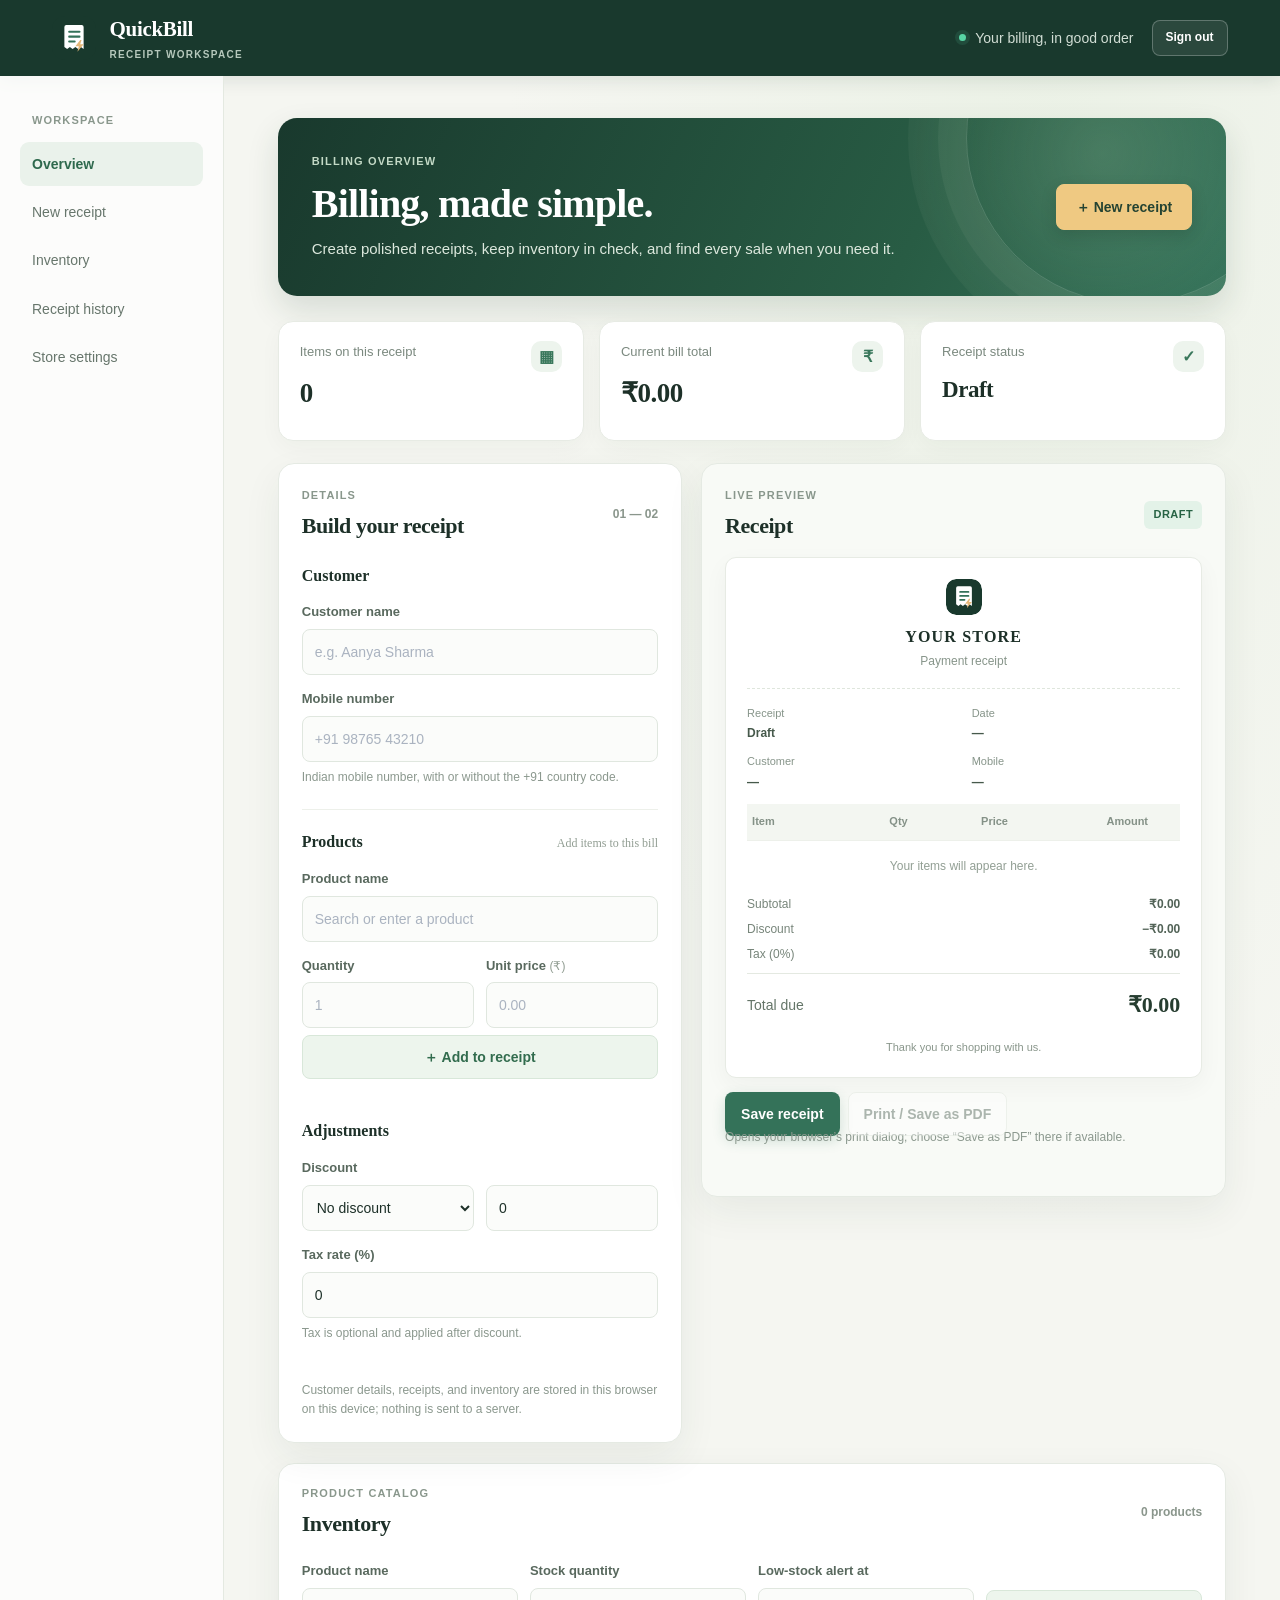
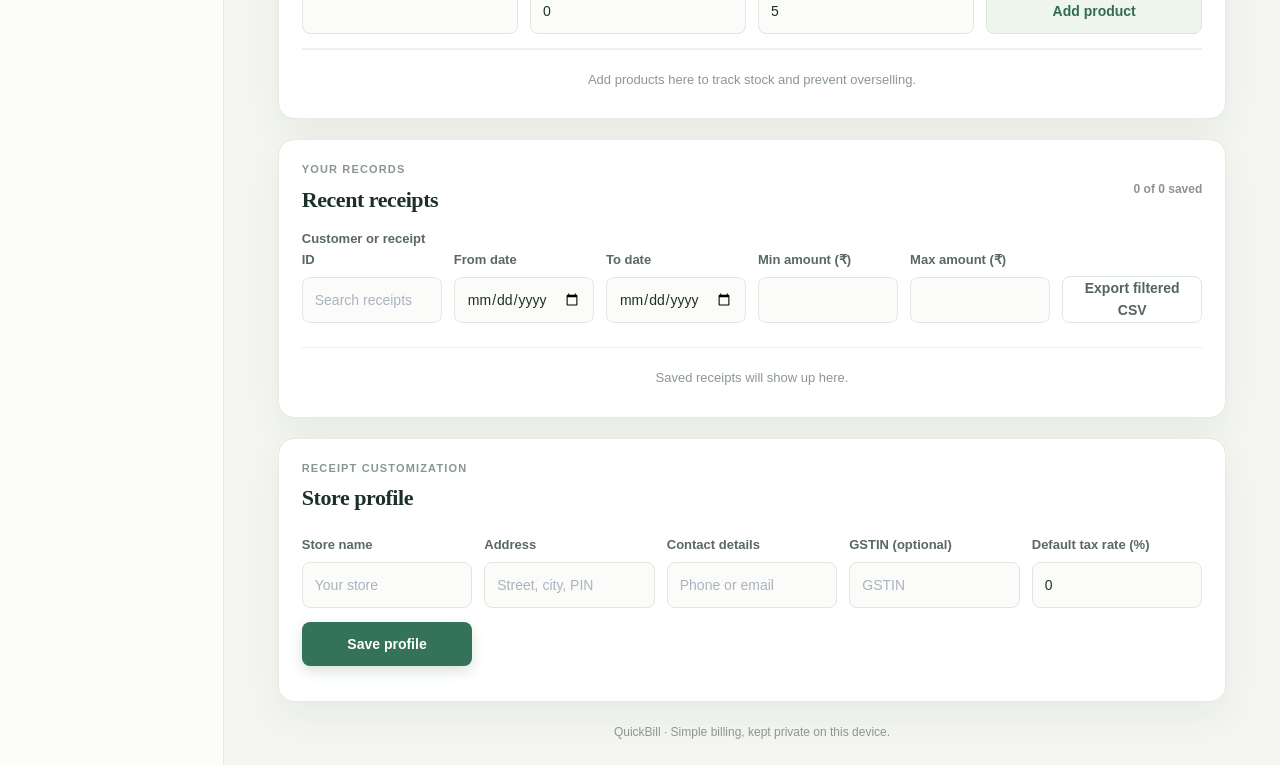
==== commit 3a3b1b46: "Clarify local data handling Explain that customer details, receipts, and inventory remain in browser" ====
--- a/index.html
+++ b/index.html
@@ -103,7 +103,7 @@
                         <input type="number" id="taxRate" min="0" max="100" step="0.01" value="0" aria-describedby="taxHint">
                         <small class="field-hint" id="taxHint">Tax is optional and applied after discount.</small>
                     </div>
-                    <p class="privacy-note">Receipts and product suggestions are saved only in this browser.</p>
+                    <p class="privacy-note">Customer details, receipts, and inventory are stored in this browser on this device; nothing is sent to a server.</p>
                 </section>
 
                 <section class="panel preview-panel" id="receipt" aria-labelledby="preview-title">
